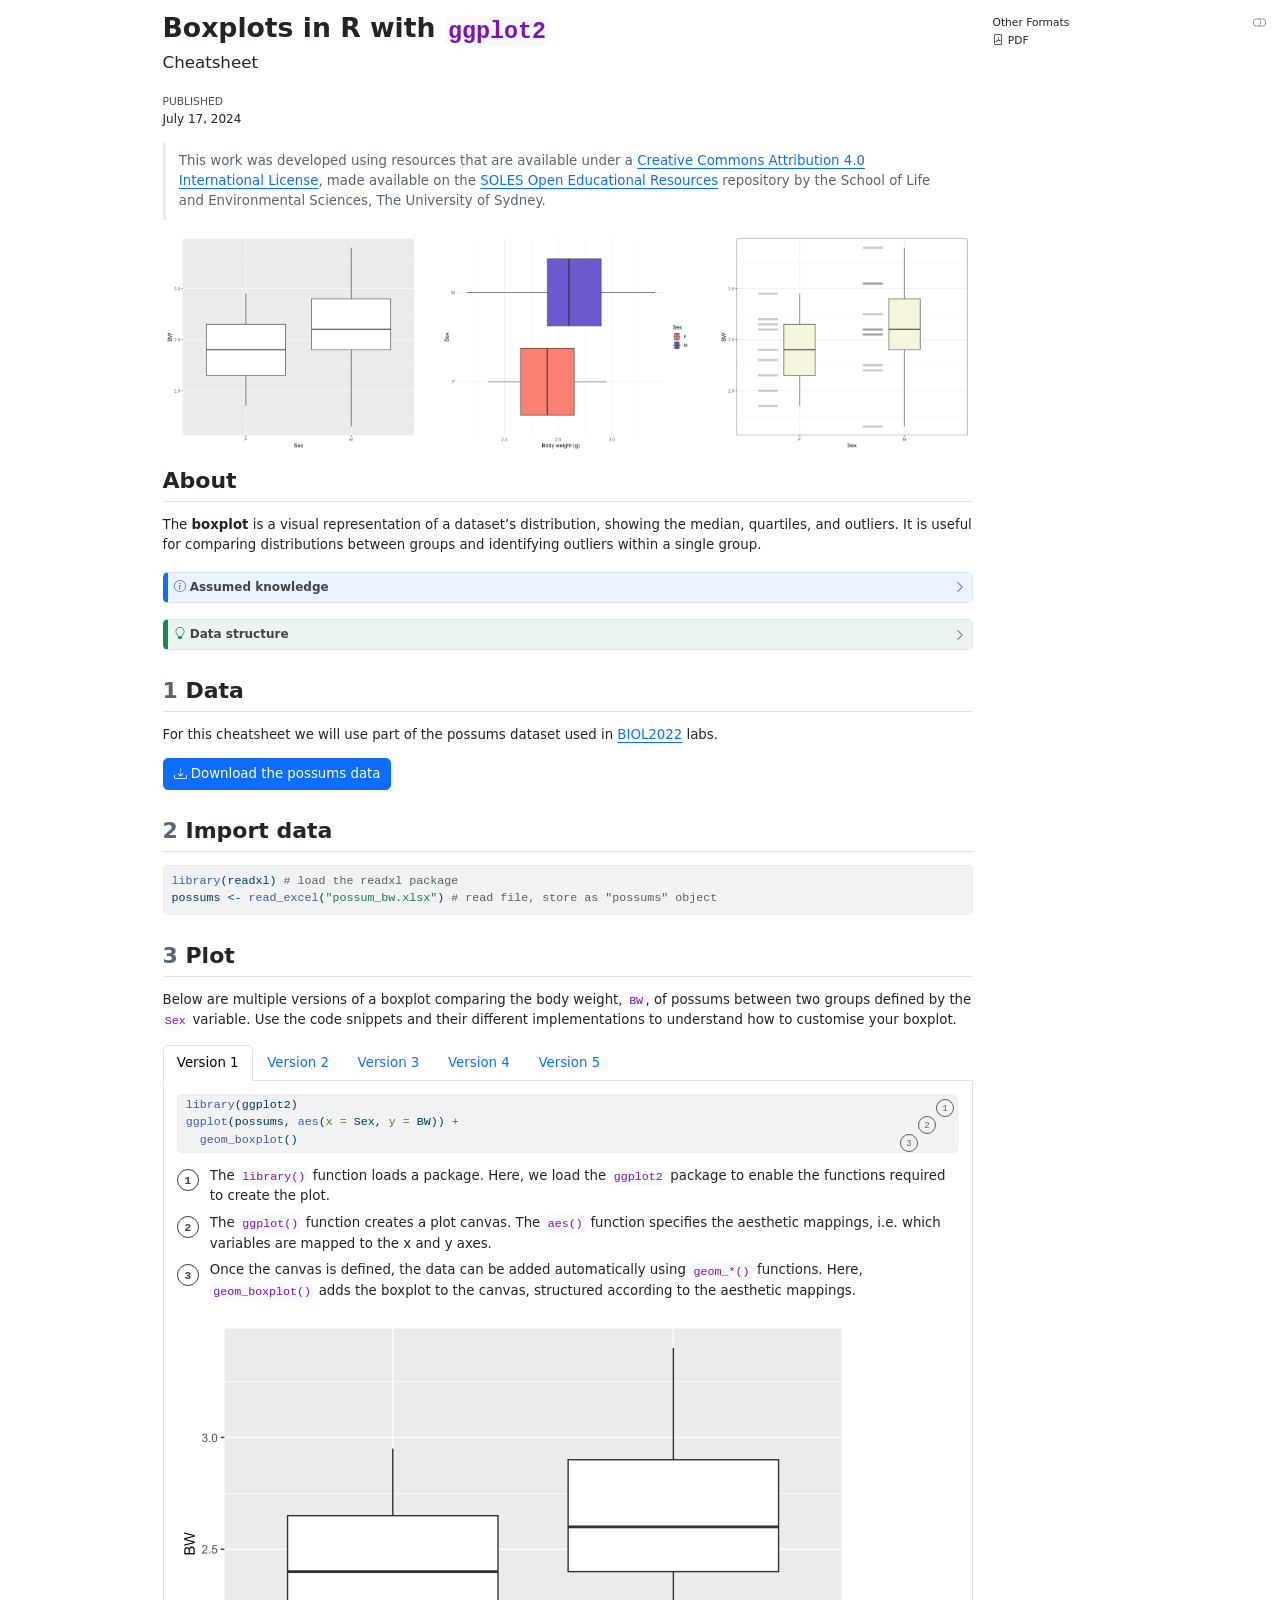
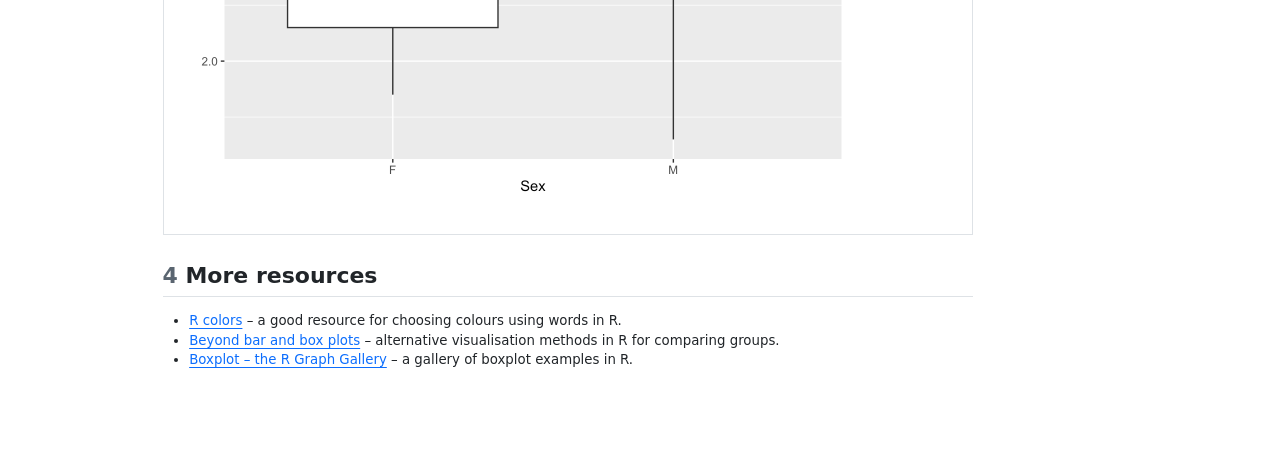
==== index.html @ b30b05bc "Built site for gh-pages" ====
<!DOCTYPE html>
<html xmlns="http://www.w3.org/1999/xhtml" lang="en" xml:lang="en"><head>

<meta charset="utf-8">
<meta name="generator" content="quarto-1.5.45">

<meta name="viewport" content="width=device-width, initial-scale=1.0, user-scalable=yes">

<meta name="dcterms.date" content="2024-07-17">

<title>Boxplots in R with ggplot2</title>
<style>
code{white-space: pre-wrap;}
span.smallcaps{font-variant: small-caps;}
div.columns{display: flex; gap: min(4vw, 1.5em);}
div.column{flex: auto; overflow-x: auto;}
div.hanging-indent{margin-left: 1.5em; text-indent: -1.5em;}
ul.task-list{list-style: none;}
ul.task-list li input[type="checkbox"] {
  width: 0.8em;
  margin: 0 0.8em 0.2em -1em; /* quarto-specific, see https://github.com/quarto-dev/quarto-cli/issues/4556 */ 
  vertical-align: middle;
}
/* CSS for syntax highlighting */
pre > code.sourceCode { white-space: pre; position: relative; }
pre > code.sourceCode > span { line-height: 1.25; }
pre > code.sourceCode > span:empty { height: 1.2em; }
.sourceCode { overflow: visible; }
code.sourceCode > span { color: inherit; text-decoration: inherit; }
div.sourceCode { margin: 1em 0; }
pre.sourceCode { margin: 0; }
@media screen {
div.sourceCode { overflow: auto; }
}
@media print {
pre > code.sourceCode { white-space: pre-wrap; }
pre > code.sourceCode > span { display: inline-block; text-indent: -5em; padding-left: 5em; }
}
pre.numberSource code
  { counter-reset: source-line 0; }
pre.numberSource code > span
  { position: relative; left: -4em; counter-increment: source-line; }
pre.numberSource code > span > a:first-child::before
  { content: counter(source-line);
    position: relative; left: -1em; text-align: right; vertical-align: baseline;
    border: none; display: inline-block;
    -webkit-touch-callout: none; -webkit-user-select: none;
    -khtml-user-select: none; -moz-user-select: none;
    -ms-user-select: none; user-select: none;
    padding: 0 4px; width: 4em;
  }
pre.numberSource { margin-left: 3em;  padding-left: 4px; }
div.sourceCode
  {   }
@media screen {
pre > code.sourceCode > span > a:first-child::before { text-decoration: underline; }
}
</style>


<script src="boxplot_files/libs/clipboard/clipboard.min.js"></script>
<script src="boxplot_files/libs/quarto-html/quarto.js"></script>
<script src="boxplot_files/libs/quarto-html/popper.min.js"></script>
<script src="boxplot_files/libs/quarto-html/tippy.umd.min.js"></script>
<script src="boxplot_files/libs/quarto-html/anchor.min.js"></script>
<link href="boxplot_files/libs/quarto-html/tippy.css" rel="stylesheet">
<link href="boxplot_files/libs/quarto-html/quarto-syntax-highlighting.css" rel="stylesheet" class="quarto-color-scheme" id="quarto-text-highlighting-styles">
<link href="boxplot_files/libs/quarto-html/quarto-syntax-highlighting-dark.css" rel="prefetch" class="quarto-color-scheme quarto-color-alternate" id="quarto-text-highlighting-styles">
<script src="boxplot_files/libs/bootstrap/bootstrap.min.js"></script>
<link href="boxplot_files/libs/bootstrap/bootstrap-icons.css" rel="stylesheet">
<link href="boxplot_files/libs/bootstrap/bootstrap.min.css" rel="stylesheet" class="quarto-color-scheme" id="quarto-bootstrap" data-mode="light">
<link href="boxplot_files/libs/bootstrap/bootstrap-dark.min.css" rel="prefetch" class="quarto-color-scheme quarto-color-alternate" id="quarto-bootstrap" data-mode="dark">
<link href="boxplot_files/libs/quarto-contrib/downloadthis-1.9.1/downloadthis.css" rel="stylesheet">


</head>

<body>

<div id="quarto-content" class="page-columns page-rows-contents page-layout-article">
<div id="quarto-margin-sidebar" class="sidebar margin-sidebar">
<div class="quarto-alternate-formats"><h2>Other Formats</h2><ul><li><a href="boxplot.pdf"><i class="bi bi-file-pdf"></i>PDF</a></li></ul></div></div>
<main class="content" id="quarto-document-content">

<header id="title-block-header" class="quarto-title-block default">
<div class="quarto-title">
<h1 class="title">Boxplots in R with <code>ggplot2</code></h1>
<p class="subtitle lead">Cheatsheet</p>
</div>



<div class="quarto-title-meta">

    
    <div>
    <div class="quarto-title-meta-heading">Published</div>
    <div class="quarto-title-meta-contents">
      <p class="date">July 17, 2024</p>
    </div>
  </div>
  
    
  </div>
  


</header>


<blockquote class="blockquote">
<p>This work was developed using resources that are available under a <a href="https://creativecommons.org/licenses/by/4.0/">Creative Commons Attribution 4.0 International License</a>, made available on the <a href="https://github.com/usyd-soles-edu">SOLES Open Educational Resources</a> repository by the School of Life and Environmental Sciences, The University of Sydney.</p>
</blockquote>
<div>

</div>
<div class="cell quarto-layout-panel" data-layout-ncol="3">
<div class="quarto-layout-row">
<div class="quarto-layout-cell" style="flex-basis: 33.3%;justify-content: center;">
<p><img src="boxplot_files/figure-html/unnamed-chunk-1-1.png" class="img-fluid" width="672"></p>
</div>
<div class="quarto-layout-cell" style="flex-basis: 33.3%;justify-content: center;">
<p><img src="boxplot_files/figure-html/unnamed-chunk-1-2.png" class="img-fluid" width="672"></p>
</div>
<div class="quarto-layout-cell" style="flex-basis: 33.3%;justify-content: center;">
<p><img src="boxplot_files/figure-html/unnamed-chunk-1-3.png" class="img-fluid" width="672"></p>
</div>
</div>
</div>
<section id="about" class="level2 unnumbered">
<h2 class="unnumbered anchored" data-anchor-id="about">About</h2>
<p>The <strong>boxplot</strong> is a visual representation of a dataset’s distribution, showing the median, quartiles, and outliers. It is useful for comparing distributions between groups and identifying outliers within a single group.</p>
<div class="callout callout-style-default callout-note callout-titled">
<div class="callout-header d-flex align-content-center" data-bs-toggle="collapse" data-bs-target=".callout-1-contents" aria-controls="callout-1" aria-expanded="false" aria-label="Toggle callout">
<div class="callout-icon-container">
<i class="callout-icon"></i>
</div>
<div class="callout-title-container flex-fill">
Assumed knowledge
</div>
<div class="callout-btn-toggle d-inline-block border-0 py-1 ps-1 pe-0 float-end"><i class="callout-toggle"></i></div>
</div>
<div id="callout-1" class="callout-1-contents callout-collapse collapse">
<div class="callout-body-container callout-body">
<ul>
<li>You know how to install and load packages in R.</li>
<li>You know how to import data into R.</li>
<li>You recognise data frames and vectors.</li>
</ul>
</div>
</div>
</div>
<div class="callout callout-style-default callout-tip callout-titled">
<div class="callout-header d-flex align-content-center" data-bs-toggle="collapse" data-bs-target=".callout-2-contents" aria-controls="callout-2" aria-expanded="false" aria-label="Toggle callout">
<div class="callout-icon-container">
<i class="callout-icon"></i>
</div>
<div class="callout-title-container flex-fill">
Data structure
</div>
<div class="callout-btn-toggle d-inline-block border-0 py-1 ps-1 pe-0 float-end"><i class="callout-toggle"></i></div>
</div>
<div id="callout-2" class="callout-2-contents callout-collapse collapse">
<div class="callout-body-container callout-body">
<p>Your data should be <strong>structured</strong> in a way that makes it <em>easy</em> to plot. The ideal structure is <strong>long</strong>, i.e.&nbsp;one where each column represents a variable and each row an observation (<a href="#fig-longwide" class="quarto-xref">Figure&nbsp;1</a>). You can either reshape your data in R or <strong>move cells manually</strong> in a spreadsheet program to achieve the desired structure. For boxplots comparing more than one group of data, a <strong>categorical variable</strong> representing the group should be present in the data.</p>
<div id="fig-longwide" class="quarto-float quarto-figure quarto-figure-center anchored">
<figure class="quarto-float quarto-float-fig figure">
<div aria-describedby="fig-longwide-caption-0ceaefa1-69ba-4598-a22c-09a6ac19f8ca">
<img src="longwide.png" class="img-fluid figure-img">
</div>
<figcaption class="quarto-float-caption-bottom quarto-float-caption quarto-float-fig" id="fig-longwide-caption-0ceaefa1-69ba-4598-a22c-09a6ac19f8ca">
Figure&nbsp;1: Long data (left) where each column is a different variable – e.g.&nbsp;<code>Sex</code> is categorical and <code>BW</code> is the measured, continuous response – is preferred over wide data (right), as it makes it easier to manipulate data when plotting.
</figcaption>
</figure>
</div>
</div>
</div>
</div>
</section>
<section id="data" class="level2" data-number="1">
<h2 data-number="1" class="anchored" data-anchor-id="data"><span class="header-section-number">1</span> Data</h2>
<p>For this cheatsheet we will use part of the possums dataset used in <a href="https://www.sydney.edu.au/units/BIOL2022">BIOL2022</a> labs.</p>
<p><a href="#dnldts35632" onclick="fetch('[data-uri]').then(res => res.blob()).then(blob => {
      const downloadURL = window.URL.createObjectURL(blob);
      const a = document.createElement('a');
      document.body.appendChild(a);
      a.href = downloadURL;
      a.download = 'possum_bw.xlsx'; a.click();
      window.URL.revokeObjectURL(downloadURL);
      document.body.removeChild(a);
        });"><button class="btn btn-primary downloadthis  " id="dnldts35632"><i class="bi bi-download"></i> Download the possums data </button></a></p>
</section>
<section id="import-data" class="level2" data-number="2">
<h2 data-number="2" class="anchored" data-anchor-id="import-data"><span class="header-section-number">2</span> Import data</h2>
<div class="cell">
<div class="sourceCode cell-code" id="cb1"><pre class="sourceCode r code-with-copy"><code class="sourceCode r"><span id="cb1-1"><a href="#cb1-1" aria-hidden="true" tabindex="-1"></a><span class="fu">library</span>(readxl) <span class="co"># load the readxl package</span></span>
<span id="cb1-2"><a href="#cb1-2" aria-hidden="true" tabindex="-1"></a>possums <span class="ot">&lt;-</span> <span class="fu">read_excel</span>(<span class="st">"possum_bw.xlsx"</span>) <span class="co"># read file, store as "possums" object</span></span></code><button title="Copy to Clipboard" class="code-copy-button"><i class="bi"></i></button></pre></div>
</div>
</section>
<section id="plot" class="level2" data-number="3">
<h2 data-number="3" class="anchored" data-anchor-id="plot"><span class="header-section-number">3</span> Plot</h2>
<p>Below are multiple versions of a boxplot comparing the body weight, <code>BW</code>, of possums between two groups defined by the <code>Sex</code> variable. Use the code snippets and their different implementations to understand how to customise your boxplot.</p>
<div class="tabset-margin-container"></div><div class="panel-tabset">
<ul class="nav nav-tabs" role="tablist"><li class="nav-item" role="presentation"><a class="nav-link active" id="tabset-1-1-tab" data-bs-toggle="tab" data-bs-target="#tabset-1-1" role="tab" aria-controls="tabset-1-1" aria-selected="true" href="">Version 1</a></li><li class="nav-item" role="presentation"><a class="nav-link" id="tabset-1-2-tab" data-bs-toggle="tab" data-bs-target="#tabset-1-2" role="tab" aria-controls="tabset-1-2" aria-selected="false" href="">Version 2</a></li><li class="nav-item" role="presentation"><a class="nav-link" id="tabset-1-3-tab" data-bs-toggle="tab" data-bs-target="#tabset-1-3" role="tab" aria-controls="tabset-1-3" aria-selected="false" href="">Version 3</a></li><li class="nav-item" role="presentation"><a class="nav-link" id="tabset-1-4-tab" data-bs-toggle="tab" data-bs-target="#tabset-1-4" role="tab" aria-controls="tabset-1-4" aria-selected="false" href="">Version 4</a></li><li class="nav-item" role="presentation"><a class="nav-link" id="tabset-1-5-tab" data-bs-toggle="tab" data-bs-target="#tabset-1-5" role="tab" aria-controls="tabset-1-5" aria-selected="false" href="">Version 5</a></li></ul>
<div class="tab-content">
<div id="tabset-1-1" class="tab-pane active" role="tabpanel" aria-labelledby="tabset-1-1-tab">
<div class="cell">
<div class="sourceCode cell-code" id="annotated-cell-2"><pre class="sourceCode r code-annotation-code code-with-copy code-annotated"><code class="sourceCode r"><a class="code-annotation-anchor" data-target-cell="annotated-cell-2" data-target-annotation="1" onclick="event.preventDefault();" href="">1</a><span id="annotated-cell-2-1" class="code-annotation-target"><a href="#annotated-cell-2-1" aria-hidden="true" tabindex="-1"></a><span class="fu">library</span>(ggplot2)</span>
<a class="code-annotation-anchor" data-target-cell="annotated-cell-2" data-target-annotation="2" onclick="event.preventDefault();" href="">2</a><span id="annotated-cell-2-2" class="code-annotation-target"><a href="#annotated-cell-2-2" aria-hidden="true" tabindex="-1"></a><span class="fu">ggplot</span>(possums, <span class="fu">aes</span>(<span class="at">x =</span> Sex, <span class="at">y =</span> BW)) <span class="sc">+</span></span>
<a class="code-annotation-anchor" data-target-cell="annotated-cell-2" data-target-annotation="3" onclick="event.preventDefault();" href="">3</a><span id="annotated-cell-2-3" class="code-annotation-target"><a href="#annotated-cell-2-3" aria-hidden="true" tabindex="-1"></a>  <span class="fu">geom_boxplot</span>()</span><div class="code-annotation-gutter-bg"></div><div class="code-annotation-gutter"></div></code><button title="Copy to Clipboard" class="code-copy-button"><i class="bi"></i></button></pre></div>
<div class="cell-annotation">
<dl class="code-annotation-container-grid">
<dt data-target-cell="annotated-cell-2" data-target-annotation="1">1</dt>
<dd>
<span data-code-cell="annotated-cell-2" data-code-lines="1" data-code-annotation="1">The <code>library()</code> function loads a package. Here, we load the <code>ggplot2</code> package to enable the functions required to create the plot.</span>
</dd>
<dt data-target-cell="annotated-cell-2" data-target-annotation="2">2</dt>
<dd>
<span data-code-cell="annotated-cell-2" data-code-lines="2" data-code-annotation="2">The <code>ggplot()</code> function creates a plot canvas. The <code>aes()</code> function specifies the aesthetic mappings, i.e.&nbsp;which variables are mapped to the x and y axes.</span>
</dd>
<dt data-target-cell="annotated-cell-2" data-target-annotation="3">3</dt>
<dd>
<span data-code-cell="annotated-cell-2" data-code-lines="3" data-code-annotation="3">Once the canvas is defined, the data can be added automatically using <code>geom_*()</code> functions. Here, <code>geom_boxplot()</code> adds the boxplot to the canvas, structured according to the aesthetic mappings.</span>
</dd>
</dl>
</div>
<div class="cell-output-display">
<div>
<figure class="figure">
<p><img src="boxplot_files/figure-html/unnamed-chunk-3-1.png" class="img-fluid figure-img" width="672"></p>
</figure>
</div>
</div>
</div>
</div>
<div id="tabset-1-2" class="tab-pane" role="tabpanel" aria-labelledby="tabset-1-2-tab">
<div class="cell">
<div class="sourceCode cell-code" id="annotated-cell-3"><pre class="sourceCode r code-annotation-code code-with-copy code-annotated"><code class="sourceCode r"><span id="annotated-cell-3-1"><a href="#annotated-cell-3-1" aria-hidden="true" tabindex="-1"></a><span class="fu">library</span>(ggplot2) </span>
<span id="annotated-cell-3-2"><a href="#annotated-cell-3-2" aria-hidden="true" tabindex="-1"></a><span class="fu">ggplot</span>(possums, <span class="fu">aes</span>(<span class="at">x =</span> Sex, <span class="at">y =</span> BW)) <span class="sc">+</span> </span>
<a class="code-annotation-anchor" data-target-cell="annotated-cell-3" data-target-annotation="1" onclick="event.preventDefault();" href="">1</a><span id="annotated-cell-3-3" class="code-annotation-target"><a href="#annotated-cell-3-3" aria-hidden="true" tabindex="-1"></a>  <span class="fu">geom_boxplot</span>(<span class="at">fill =</span> <span class="st">"slateblue"</span>) <span class="sc">+</span></span>
<a class="code-annotation-anchor" data-target-cell="annotated-cell-3" data-target-annotation="2" onclick="event.preventDefault();" href="">2</a><span id="annotated-cell-3-4" class="code-annotation-target"><a href="#annotated-cell-3-4" aria-hidden="true" tabindex="-1"></a>  <span class="fu">xlab</span>(<span class="st">"Sex"</span>) <span class="sc">+</span></span>
<span id="annotated-cell-3-5"><a href="#annotated-cell-3-5" aria-hidden="true" tabindex="-1"></a>  <span class="fu">ylab</span>(<span class="st">"Body weight (g)"</span>) <span class="sc">+</span> </span>
<a class="code-annotation-anchor" data-target-cell="annotated-cell-3" data-target-annotation="3" onclick="event.preventDefault();" href="">3</a><span id="annotated-cell-3-6" class="code-annotation-target"><a href="#annotated-cell-3-6" aria-hidden="true" tabindex="-1"></a>  <span class="fu">theme_classic</span>()</span><div class="code-annotation-gutter-bg"></div><div class="code-annotation-gutter"></div></code><button title="Copy to Clipboard" class="code-copy-button"><i class="bi"></i></button></pre></div>
<div class="cell-annotation">
<dl class="code-annotation-container-grid">
<dt data-target-cell="annotated-cell-3" data-target-annotation="1">1</dt>
<dd>
<span data-code-cell="annotated-cell-3" data-code-lines="3" data-code-annotation="1">Adding a <code>fill</code> argument to the <code>geom_boxplot()</code> function changes the colour of the boxplot.</span>
</dd>
<dt data-target-cell="annotated-cell-3" data-target-annotation="2">2</dt>
<dd>
<span data-code-cell="annotated-cell-3" data-code-lines="4" data-code-annotation="2"><code>xlab()</code> and <code>ylab()</code> add labels to the x and y axes, respectively.</span>
</dd>
<dt data-target-cell="annotated-cell-3" data-target-annotation="3">3</dt>
<dd>
<span data-code-cell="annotated-cell-3" data-code-lines="6" data-code-annotation="3">An optional step, <code>theme_classic()</code> changes the plot’s appearance without needing to specify complex customisations.</span>
</dd>
</dl>
</div>
<div class="cell-output-display">
<div>
<figure class="figure">
<p><img src="boxplot_files/figure-html/unnamed-chunk-4-1.png" class="img-fluid figure-img" width="672"></p>
</figure>
</div>
</div>
</div>
</div>
<div id="tabset-1-3" class="tab-pane" role="tabpanel" aria-labelledby="tabset-1-3-tab">
<div class="cell">
<div class="sourceCode cell-code" id="annotated-cell-4"><pre class="sourceCode r code-annotation-code code-with-copy code-annotated"><code class="sourceCode r"><span id="annotated-cell-4-1"><a href="#annotated-cell-4-1" aria-hidden="true" tabindex="-1"></a><span class="fu">library</span>(ggplot2) </span>
<a class="code-annotation-anchor" data-target-cell="annotated-cell-4" data-target-annotation="1" onclick="event.preventDefault();" href="">1</a><span id="annotated-cell-4-2" class="code-annotation-target"><a href="#annotated-cell-4-2" aria-hidden="true" tabindex="-1"></a><span class="fu">ggplot</span>(possums, <span class="fu">aes</span>(<span class="at">x =</span> BW, <span class="at">y =</span> Sex, <span class="at">fill =</span> Sex)) <span class="sc">+</span></span>
<span id="annotated-cell-4-3"><a href="#annotated-cell-4-3" aria-hidden="true" tabindex="-1"></a>  <span class="fu">geom_boxplot</span>() <span class="sc">+</span></span>
<span id="annotated-cell-4-4"><a href="#annotated-cell-4-4" aria-hidden="true" tabindex="-1"></a>  <span class="fu">xlab</span>(<span class="st">"Body weight (g)"</span>) <span class="sc">+</span> </span>
<span id="annotated-cell-4-5"><a href="#annotated-cell-4-5" aria-hidden="true" tabindex="-1"></a>  <span class="fu">ylab</span>(<span class="st">"Sex"</span>) <span class="sc">+</span> </span>
<span id="annotated-cell-4-6"><a href="#annotated-cell-4-6" aria-hidden="true" tabindex="-1"></a>  <span class="fu">theme_minimal</span>() <span class="sc">+</span> </span>
<a class="code-annotation-anchor" data-target-cell="annotated-cell-4" data-target-annotation="2" onclick="event.preventDefault();" href="">2</a><span id="annotated-cell-4-7" class="code-annotation-target"><a href="#annotated-cell-4-7" aria-hidden="true" tabindex="-1"></a>  <span class="fu">scale_fill_manual</span>(<span class="at">values =</span> <span class="fu">c</span>(<span class="st">"salmon"</span>, <span class="st">"slateblue"</span>))</span><div class="code-annotation-gutter-bg"></div><div class="code-annotation-gutter"></div></code><button title="Copy to Clipboard" class="code-copy-button"><i class="bi"></i></button></pre></div>
<div class="cell-annotation">
<dl class="code-annotation-container-grid">
<dt data-target-cell="annotated-cell-4" data-target-annotation="1">1</dt>
<dd>
<span data-code-cell="annotated-cell-4" data-code-lines="2" data-code-annotation="1">The <code>Sex</code> variable is mapped to the y-axis and the <code>BW</code> variable to the x-axis. The <code>fill</code> aesthetic is used to colour the boxplots by the <code>Sex</code> variable.</span>
</dd>
<dt data-target-cell="annotated-cell-4" data-target-annotation="2">2</dt>
<dd>
<span data-code-cell="annotated-cell-4" data-code-lines="7" data-code-annotation="2">The <code>scale_fill_manual()</code> function allows you to manually set the colours of the boxplots defined by the <code>fill</code> aesthetic in the <code>aes()</code> function above. There must be one colour for each level of the <code>Sex</code> variable.</span>
</dd>
</dl>
</div>
<div class="cell-output-display">
<div>
<figure class="figure">
<p><img src="boxplot_files/figure-html/unnamed-chunk-5-1.png" class="img-fluid figure-img" width="672"></p>
</figure>
</div>
</div>
</div>
</div>
<div id="tabset-1-4" class="tab-pane" role="tabpanel" aria-labelledby="tabset-1-4-tab">
<div class="cell">
<div class="sourceCode cell-code" id="annotated-cell-5"><pre class="sourceCode r code-annotation-code code-with-copy code-annotated"><code class="sourceCode r"><span id="annotated-cell-5-1"><a href="#annotated-cell-5-1" aria-hidden="true" tabindex="-1"></a><span class="fu">library</span>(ggplot2) </span>
<span id="annotated-cell-5-2"><a href="#annotated-cell-5-2" aria-hidden="true" tabindex="-1"></a><span class="fu">ggplot</span>(possums) <span class="sc">+</span></span>
<a class="code-annotation-anchor" data-target-cell="annotated-cell-5" data-target-annotation="1" onclick="event.preventDefault();" href="">1</a><span id="annotated-cell-5-3" class="code-annotation-target"><a href="#annotated-cell-5-3" aria-hidden="true" tabindex="-1"></a>  <span class="fu">aes</span>(<span class="at">x =</span> Sex, <span class="at">y =</span> BW) <span class="sc">+</span></span>
<a class="code-annotation-anchor" data-target-cell="annotated-cell-5" data-target-annotation="2" onclick="event.preventDefault();" href="">2</a><span id="annotated-cell-5-4" class="code-annotation-target"><a href="#annotated-cell-5-4" aria-hidden="true" tabindex="-1"></a>  <span class="fu">geom_boxplot</span>(<span class="at">width =</span> .<span class="dv">3</span>, <span class="at">fill =</span> <span class="st">"beige"</span>) <span class="sc">+</span></span>
<a class="code-annotation-anchor" data-target-cell="annotated-cell-5" data-target-annotation="3" onclick="event.preventDefault();" href="">3</a><span id="annotated-cell-5-5" class="code-annotation-target"><a href="#annotated-cell-5-5" aria-hidden="true" tabindex="-1"></a>  <span class="fu">geom_point</span>(</span>
<a class="code-annotation-anchor" data-target-cell="annotated-cell-5" data-target-annotation="4" onclick="event.preventDefault();" href="">4</a><span id="annotated-cell-5-6" class="code-annotation-target"><a href="#annotated-cell-5-6" aria-hidden="true" tabindex="-1"></a>    <span class="at">position =</span> <span class="fu">position_nudge</span>(<span class="at">x =</span> <span class="sc">-</span>.<span class="dv">3</span>),</span>
<a class="code-annotation-anchor" data-target-cell="annotated-cell-5" data-target-annotation="5" onclick="event.preventDefault();" href="">5</a><span id="annotated-cell-5-7" class="code-annotation-target"><a href="#annotated-cell-5-7" aria-hidden="true" tabindex="-1"></a>    <span class="at">shape =</span> <span class="dv">95</span>, <span class="at">size =</span> <span class="dv">24</span>, <span class="at">alpha =</span> .<span class="dv">25</span></span>
<span id="annotated-cell-5-8"><a href="#annotated-cell-5-8" aria-hidden="true" tabindex="-1"></a>  ) <span class="sc">+</span></span>
<span id="annotated-cell-5-9"><a href="#annotated-cell-5-9" aria-hidden="true" tabindex="-1"></a>  <span class="fu">theme_bw</span>()</span><div class="code-annotation-gutter-bg"></div><div class="code-annotation-gutter"></div></code><button title="Copy to Clipboard" class="code-copy-button"><i class="bi"></i></button></pre></div>
<div class="cell-annotation">
<dl class="code-annotation-container-grid">
<dt data-target-cell="annotated-cell-5" data-target-annotation="1">1</dt>
<dd>
<span data-code-cell="annotated-cell-5" data-code-lines="3" data-code-annotation="1">The <code>aes()</code> function is placed outside the <code>ggplot()</code> function, allowing the aesthetic mappings to be used across multiple <code>geom_*()</code> functions.</span>
</dd>
<dt data-target-cell="annotated-cell-5" data-target-annotation="2">2</dt>
<dd>
<span data-code-cell="annotated-cell-5" data-code-lines="4" data-code-annotation="2"><code>geom_boxplot()</code> can be customised further using the <code>width</code> argument to change the width of the boxplots.</span>
</dd>
<dt data-target-cell="annotated-cell-5" data-target-annotation="3">3</dt>
<dd>
<span data-code-cell="annotated-cell-5" data-code-lines="5" data-code-annotation="3"><code>geom_point()</code> adds points to the plot.</span>
</dd>
<dt data-target-cell="annotated-cell-5" data-target-annotation="4">4</dt>
<dd>
<span data-code-cell="annotated-cell-5" data-code-lines="6" data-code-annotation="4">The <code>position_nudge()</code> function moves the points to the left of the boxplots by -0.3 units.</span>
</dd>
<dt data-target-cell="annotated-cell-5" data-target-annotation="5">5</dt>
<dd>
<span data-code-cell="annotated-cell-5" data-code-lines="7" data-code-annotation="5">The <code>shape</code>, <code>size</code>, and <code>alpha</code> arguments customise the appearance of the points, resulting in a different visual representation of the data “points”.</span>
</dd>
</dl>
</div>
<div class="cell-output-display">
<div>
<figure class="figure">
<p><img src="boxplot_files/figure-html/unnamed-chunk-6-1.png" class="img-fluid figure-img" width="672"></p>
</figure>
</div>
</div>
</div>
</div>
<div id="tabset-1-5" class="tab-pane" role="tabpanel" aria-labelledby="tabset-1-5-tab">
<div class="cell">
<div class="sourceCode cell-code" id="annotated-cell-6"><pre class="sourceCode r code-annotation-code code-with-copy code-annotated"><code class="sourceCode r"><span id="annotated-cell-6-1"><a href="#annotated-cell-6-1" aria-hidden="true" tabindex="-1"></a><span class="fu">library</span>(ggplot2) </span>
<span id="annotated-cell-6-2"><a href="#annotated-cell-6-2" aria-hidden="true" tabindex="-1"></a>plot1 <span class="ot">&lt;-</span> </span>
<span id="annotated-cell-6-3"><a href="#annotated-cell-6-3" aria-hidden="true" tabindex="-1"></a>  <span class="fu">ggplot</span>(possums) <span class="sc">+</span></span>
<a class="code-annotation-anchor" data-target-cell="annotated-cell-6" data-target-annotation="1" onclick="event.preventDefault();" href="">1</a><span id="annotated-cell-6-4" class="code-annotation-target"><a href="#annotated-cell-6-4" aria-hidden="true" tabindex="-1"></a>  <span class="fu">aes</span>(<span class="at">x =</span> Sex, <span class="at">y =</span> BW)</span>
<span id="annotated-cell-6-5"><a href="#annotated-cell-6-5" aria-hidden="true" tabindex="-1"></a></span>
<a class="code-annotation-anchor" data-target-cell="annotated-cell-6" data-target-annotation="2" onclick="event.preventDefault();" href="">2</a><span id="annotated-cell-6-6" class="code-annotation-target"><a href="#annotated-cell-6-6" aria-hidden="true" tabindex="-1"></a>plot1 <span class="sc">+</span></span>
<span id="annotated-cell-6-7"><a href="#annotated-cell-6-7" aria-hidden="true" tabindex="-1"></a>  <span class="fu">geom_boxplot</span>() <span class="sc">+</span></span>
<span id="annotated-cell-6-8"><a href="#annotated-cell-6-8" aria-hidden="true" tabindex="-1"></a>  <span class="fu">geom_point</span>(</span>
<a class="code-annotation-anchor" data-target-cell="annotated-cell-6" data-target-annotation="3" onclick="event.preventDefault();" href="">3</a><span id="annotated-cell-6-9" class="code-annotation-target"><a href="#annotated-cell-6-9" aria-hidden="true" tabindex="-1"></a>    <span class="at">position =</span> <span class="fu">position_jitter</span>(<span class="at">width =</span> .<span class="dv">05</span>, <span class="at">seed =</span> <span class="dv">0</span>),</span>
<span id="annotated-cell-6-10"><a href="#annotated-cell-6-10" aria-hidden="true" tabindex="-1"></a>    <span class="at">size =</span> <span class="dv">4</span>, <span class="at">alpha =</span> .<span class="dv">5</span>,</span>
<span id="annotated-cell-6-11"><a href="#annotated-cell-6-11" aria-hidden="true" tabindex="-1"></a>    <span class="at">colour =</span> <span class="st">"firebrick"</span></span>
<span id="annotated-cell-6-12"><a href="#annotated-cell-6-12" aria-hidden="true" tabindex="-1"></a>  ) <span class="sc">+</span></span>
<span id="annotated-cell-6-13"><a href="#annotated-cell-6-13" aria-hidden="true" tabindex="-1"></a>  <span class="fu">theme_classic</span>()</span><div class="code-annotation-gutter-bg"></div><div class="code-annotation-gutter"></div></code><button title="Copy to Clipboard" class="code-copy-button"><i class="bi"></i></button></pre></div>
<div class="cell-annotation">
<dl class="code-annotation-container-grid">
<dt data-target-cell="annotated-cell-6" data-target-annotation="1">1</dt>
<dd>
<span data-code-cell="annotated-cell-6" data-code-lines="4" data-code-annotation="1">It is possible to save current work on a plot for later use by assigning it to an object, e.g.&nbsp;<code>plot1</code>.</span>
</dd>
<dt data-target-cell="annotated-cell-6" data-target-annotation="2">2</dt>
<dd>
<span data-code-cell="annotated-cell-6" data-code-lines="6" data-code-annotation="2">To continue working on the plot, use the <code>+</code> operator on the saved object and continue adding layers.</span>
</dd>
<dt data-target-cell="annotated-cell-6" data-target-annotation="3">3</dt>
<dd>
<span data-code-cell="annotated-cell-6" data-code-lines="9" data-code-annotation="3">The <code>position_jitter()</code> function adds a small amount of random noise to the points, preventing them from overlapping. The <code>seed</code> argument ensures the noise is consistent across multiple plots.</span>
</dd>
</dl>
</div>
<div class="cell-output-display">
<div>
<figure class="figure">
<p><img src="boxplot_files/figure-html/unnamed-chunk-7-1.png" class="img-fluid figure-img" width="672"></p>
</figure>
</div>
</div>
</div>
</div>
</div>
</div>
</section>
<section id="more-resources" class="level2" data-number="4">
<h2 data-number="4" class="anchored" data-anchor-id="more-resources"><span class="header-section-number">4</span> More resources</h2>
<ul>
<li><a href="http://www.stat.columbia.edu/~tzheng/files/Rcolor.pdf">R colors</a> – a good resource for choosing colours using words in R.</li>
<li><a href="https://z3tt.github.io/beyond-bar-and-box-plots/">Beyond bar and box plots</a> – alternative visualisation methods in R for comparing groups.</li>
<li><a href="https://r-graph-gallery.com/boxplot.html">Boxplot – the R Graph Gallery</a> – a gallery of boxplot examples in R.</li>
</ul>
</section>

</main>
<!-- /main column -->
<script id="quarto-html-after-body" type="application/javascript">
window.document.addEventListener("DOMContentLoaded", function (event) {
  const toggleBodyColorMode = (bsSheetEl) => {
    const mode = bsSheetEl.getAttribute("data-mode");
    const bodyEl = window.document.querySelector("body");
    if (mode === "dark") {
      bodyEl.classList.add("quarto-dark");
      bodyEl.classList.remove("quarto-light");
    } else {
      bodyEl.classList.add("quarto-light");
      bodyEl.classList.remove("quarto-dark");
    }
  }
  const toggleBodyColorPrimary = () => {
    const bsSheetEl = window.document.querySelector("link#quarto-bootstrap");
    if (bsSheetEl) {
      toggleBodyColorMode(bsSheetEl);
    }
  }
  toggleBodyColorPrimary();  
  const disableStylesheet = (stylesheets) => {
    for (let i=0; i < stylesheets.length; i++) {
      const stylesheet = stylesheets[i];
      stylesheet.rel = 'prefetch';
    }
  }
  const enableStylesheet = (stylesheets) => {
    for (let i=0; i < stylesheets.length; i++) {
      const stylesheet = stylesheets[i];
      stylesheet.rel = 'stylesheet';
    }
  }
  const manageTransitions = (selector, allowTransitions) => {
    const els = window.document.querySelectorAll(selector);
    for (let i=0; i < els.length; i++) {
      const el = els[i];
      if (allowTransitions) {
        el.classList.remove('notransition');
      } else {
        el.classList.add('notransition');
      }
    }
  }
  const toggleGiscusIfUsed = (isAlternate, darkModeDefault) => {
    const baseTheme = document.querySelector('#giscus-base-theme')?.value ?? 'light';
    const alternateTheme = document.querySelector('#giscus-alt-theme')?.value ?? 'dark';
    let newTheme = '';
    if(darkModeDefault) {
      newTheme = isAlternate ? baseTheme : alternateTheme;
    } else {
      newTheme = isAlternate ? alternateTheme : baseTheme;
    }
    const changeGiscusTheme = () => {
      // From: https://github.com/giscus/giscus/issues/336
      const sendMessage = (message) => {
        const iframe = document.querySelector('iframe.giscus-frame');
        if (!iframe) return;
        iframe.contentWindow.postMessage({ giscus: message }, 'https://giscus.app');
      }
      sendMessage({
        setConfig: {
          theme: newTheme
        }
      });
    }
    const isGiscussLoaded = window.document.querySelector('iframe.giscus-frame') !== null;
    if (isGiscussLoaded) {
      changeGiscusTheme();
    }
  }
  const toggleColorMode = (alternate) => {
    // Switch the stylesheets
    const alternateStylesheets = window.document.querySelectorAll('link.quarto-color-scheme.quarto-color-alternate');
    manageTransitions('#quarto-margin-sidebar .nav-link', false);
    if (alternate) {
      enableStylesheet(alternateStylesheets);
      for (const sheetNode of alternateStylesheets) {
        if (sheetNode.id === "quarto-bootstrap") {
          toggleBodyColorMode(sheetNode);
        }
      }
    } else {
      disableStylesheet(alternateStylesheets);
      toggleBodyColorPrimary();
    }
    manageTransitions('#quarto-margin-sidebar .nav-link', true);
    // Switch the toggles
    const toggles = window.document.querySelectorAll('.quarto-color-scheme-toggle');
    for (let i=0; i < toggles.length; i++) {
      const toggle = toggles[i];
      if (toggle) {
        if (alternate) {
          toggle.classList.add("alternate");     
        } else {
          toggle.classList.remove("alternate");
        }
      }
    }
    // Hack to workaround the fact that safari doesn't
    // properly recolor the scrollbar when toggling (#1455)
    if (navigator.userAgent.indexOf('Safari') > 0 && navigator.userAgent.indexOf('Chrome') == -1) {
      manageTransitions("body", false);
      window.scrollTo(0, 1);
      setTimeout(() => {
        window.scrollTo(0, 0);
        manageTransitions("body", true);
      }, 40);  
    }
  }
  const isFileUrl = () => { 
    return window.location.protocol === 'file:';
  }
  const hasAlternateSentinel = () => {  
    let styleSentinel = getColorSchemeSentinel();
    if (styleSentinel !== null) {
      return styleSentinel === "alternate";
    } else {
      return false;
    }
  }
  const setStyleSentinel = (alternate) => {
    const value = alternate ? "alternate" : "default";
    if (!isFileUrl()) {
      window.localStorage.setItem("quarto-color-scheme", value);
    } else {
      localAlternateSentinel = value;
    }
  }
  const getColorSchemeSentinel = () => {
    if (!isFileUrl()) {
      const storageValue = window.localStorage.getItem("quarto-color-scheme");
      return storageValue != null ? storageValue : localAlternateSentinel;
    } else {
      return localAlternateSentinel;
    }
  }
  const darkModeDefault = false;
  let localAlternateSentinel = darkModeDefault ? 'alternate' : 'default';
  // Dark / light mode switch
  window.quartoToggleColorScheme = () => {
    // Read the current dark / light value 
    let toAlternate = !hasAlternateSentinel();
    toggleColorMode(toAlternate);
    setStyleSentinel(toAlternate);
    toggleGiscusIfUsed(toAlternate, darkModeDefault);
  };
  // Ensure there is a toggle, if there isn't float one in the top right
  if (window.document.querySelector('.quarto-color-scheme-toggle') === null) {
    const a = window.document.createElement('a');
    a.classList.add('top-right');
    a.classList.add('quarto-color-scheme-toggle');
    a.href = "";
    a.onclick = function() { try { window.quartoToggleColorScheme(); } catch {} return false; };
    const i = window.document.createElement("i");
    i.classList.add('bi');
    a.appendChild(i);
    window.document.body.appendChild(a);
  }
  // Switch to dark mode if need be
  if (hasAlternateSentinel()) {
    toggleColorMode(true);
  } else {
    toggleColorMode(false);
  }
  const icon = "";
  const anchorJS = new window.AnchorJS();
  anchorJS.options = {
    placement: 'right',
    icon: icon
  };
  anchorJS.add('.anchored');
  const isCodeAnnotation = (el) => {
    for (const clz of el.classList) {
      if (clz.startsWith('code-annotation-')) {                     
        return true;
      }
    }
    return false;
  }
  const onCopySuccess = function(e) {
    // button target
    const button = e.trigger;
    // don't keep focus
    button.blur();
    // flash "checked"
    button.classList.add('code-copy-button-checked');
    var currentTitle = button.getAttribute("title");
    button.setAttribute("title", "Copied!");
    let tooltip;
    if (window.bootstrap) {
      button.setAttribute("data-bs-toggle", "tooltip");
      button.setAttribute("data-bs-placement", "left");
      button.setAttribute("data-bs-title", "Copied!");
      tooltip = new bootstrap.Tooltip(button, 
        { trigger: "manual", 
          customClass: "code-copy-button-tooltip",
          offset: [0, -8]});
      tooltip.show();    
    }
    setTimeout(function() {
      if (tooltip) {
        tooltip.hide();
        button.removeAttribute("data-bs-title");
        button.removeAttribute("data-bs-toggle");
        button.removeAttribute("data-bs-placement");
      }
      button.setAttribute("title", currentTitle);
      button.classList.remove('code-copy-button-checked');
    }, 1000);
    // clear code selection
    e.clearSelection();
  }
  const getTextToCopy = function(trigger) {
      const codeEl = trigger.previousElementSibling.cloneNode(true);
      for (const childEl of codeEl.children) {
        if (isCodeAnnotation(childEl)) {
          childEl.remove();
        }
      }
      return codeEl.innerText;
  }
  const clipboard = new window.ClipboardJS('.code-copy-button:not([data-in-quarto-modal])', {
    text: getTextToCopy
  });
  clipboard.on('success', onCopySuccess);
  if (window.document.getElementById('quarto-embedded-source-code-modal')) {
    // For code content inside modals, clipBoardJS needs to be initialized with a container option
    // TODO: Check when it could be a function (https://github.com/zenorocha/clipboard.js/issues/860)
    const clipboardModal = new window.ClipboardJS('.code-copy-button[data-in-quarto-modal]', {
      text: getTextToCopy,
      container: window.document.getElementById('quarto-embedded-source-code-modal')
    });
    clipboardModal.on('success', onCopySuccess);
  }
    var localhostRegex = new RegExp(/^(?:http|https):\/\/localhost\:?[0-9]*\//);
    var mailtoRegex = new RegExp(/^mailto:/);
      var filterRegex = new RegExp('/' + window.location.host + '/');
    var isInternal = (href) => {
        return filterRegex.test(href) || localhostRegex.test(href) || mailtoRegex.test(href);
    }
    // Inspect non-navigation links and adorn them if external
 	var links = window.document.querySelectorAll('a[href]:not(.nav-link):not(.navbar-brand):not(.toc-action):not(.sidebar-link):not(.sidebar-item-toggle):not(.pagination-link):not(.no-external):not([aria-hidden]):not(.dropdown-item):not(.quarto-navigation-tool):not(.about-link)');
    for (var i=0; i<links.length; i++) {
      const link = links[i];
      if (!isInternal(link.href)) {
        // undo the damage that might have been done by quarto-nav.js in the case of
        // links that we want to consider external
        if (link.dataset.originalHref !== undefined) {
          link.href = link.dataset.originalHref;
        }
      }
    }
  function tippyHover(el, contentFn, onTriggerFn, onUntriggerFn) {
    const config = {
      allowHTML: true,
      maxWidth: 500,
      delay: 100,
      arrow: false,
      appendTo: function(el) {
          return el.parentElement;
      },
      interactive: true,
      interactiveBorder: 10,
      theme: 'quarto',
      placement: 'bottom-start',
    };
    if (contentFn) {
      config.content = contentFn;
    }
    if (onTriggerFn) {
      config.onTrigger = onTriggerFn;
    }
    if (onUntriggerFn) {
      config.onUntrigger = onUntriggerFn;
    }
    window.tippy(el, config); 
  }
  const noterefs = window.document.querySelectorAll('a[role="doc-noteref"]');
  for (var i=0; i<noterefs.length; i++) {
    const ref = noterefs[i];
    tippyHover(ref, function() {
      // use id or data attribute instead here
      let href = ref.getAttribute('data-footnote-href') || ref.getAttribute('href');
      try { href = new URL(href).hash; } catch {}
      const id = href.replace(/^#\/?/, "");
      const note = window.document.getElementById(id);
      if (note) {
        return note.innerHTML;
      } else {
        return "";
      }
    });
  }
  const xrefs = window.document.querySelectorAll('a.quarto-xref');
  const processXRef = (id, note) => {
    // Strip column container classes
    const stripColumnClz = (el) => {
      el.classList.remove("page-full", "page-columns");
      if (el.children) {
        for (const child of el.children) {
          stripColumnClz(child);
        }
      }
    }
    stripColumnClz(note)
    if (id === null || id.startsWith('sec-')) {
      // Special case sections, only their first couple elements
      const container = document.createElement("div");
      if (note.children && note.children.length > 2) {
        container.appendChild(note.children[0].cloneNode(true));
        for (let i = 1; i < note.children.length; i++) {
          const child = note.children[i];
          if (child.tagName === "P" && child.innerText === "") {
            continue;
          } else {
            container.appendChild(child.cloneNode(true));
            break;
          }
        }
        if (window.Quarto?.typesetMath) {
          window.Quarto.typesetMath(container);
        }
        return container.innerHTML
      } else {
        if (window.Quarto?.typesetMath) {
          window.Quarto.typesetMath(note);
        }
        return note.innerHTML;
      }
    } else {
      // Remove any anchor links if they are present
      const anchorLink = note.querySelector('a.anchorjs-link');
      if (anchorLink) {
        anchorLink.remove();
      }
      if (window.Quarto?.typesetMath) {
        window.Quarto.typesetMath(note);
      }
      // TODO in 1.5, we should make sure this works without a callout special case
      if (note.classList.contains("callout")) {
        return note.outerHTML;
      } else {
        return note.innerHTML;
      }
    }
  }
  for (var i=0; i<xrefs.length; i++) {
    const xref = xrefs[i];
    tippyHover(xref, undefined, function(instance) {
      instance.disable();
      let url = xref.getAttribute('href');
      let hash = undefined; 
      if (url.startsWith('#')) {
        hash = url;
      } else {
        try { hash = new URL(url).hash; } catch {}
      }
      if (hash) {
        const id = hash.replace(/^#\/?/, "");
        const note = window.document.getElementById(id);
        if (note !== null) {
          try {
            const html = processXRef(id, note.cloneNode(true));
            instance.setContent(html);
          } finally {
            instance.enable();
            instance.show();
          }
        } else {
          // See if we can fetch this
          fetch(url.split('#')[0])
          .then(res => res.text())
          .then(html => {
            const parser = new DOMParser();
            const htmlDoc = parser.parseFromString(html, "text/html");
            const note = htmlDoc.getElementById(id);
            if (note !== null) {
              const html = processXRef(id, note);
              instance.setContent(html);
            } 
          }).finally(() => {
            instance.enable();
            instance.show();
          });
        }
      } else {
        // See if we can fetch a full url (with no hash to target)
        // This is a special case and we should probably do some content thinning / targeting
        fetch(url)
        .then(res => res.text())
        .then(html => {
          const parser = new DOMParser();
          const htmlDoc = parser.parseFromString(html, "text/html");
          const note = htmlDoc.querySelector('main.content');
          if (note !== null) {
            // This should only happen for chapter cross references
            // (since there is no id in the URL)
            // remove the first header
            if (note.children.length > 0 && note.children[0].tagName === "HEADER") {
              note.children[0].remove();
            }
            const html = processXRef(null, note);
            instance.setContent(html);
          } 
        }).finally(() => {
          instance.enable();
          instance.show();
        });
      }
    }, function(instance) {
    });
  }
      let selectedAnnoteEl;
      const selectorForAnnotation = ( cell, annotation) => {
        let cellAttr = 'data-code-cell="' + cell + '"';
        let lineAttr = 'data-code-annotation="' +  annotation + '"';
        const selector = 'span[' + cellAttr + '][' + lineAttr + ']';
        return selector;
      }
      const selectCodeLines = (annoteEl) => {
        const doc = window.document;
        const targetCell = annoteEl.getAttribute("data-target-cell");
        const targetAnnotation = annoteEl.getAttribute("data-target-annotation");
        const annoteSpan = window.document.querySelector(selectorForAnnotation(targetCell, targetAnnotation));
        const lines = annoteSpan.getAttribute("data-code-lines").split(",");
        const lineIds = lines.map((line) => {
          return targetCell + "-" + line;
        })
        let top = null;
        let height = null;
        let parent = null;
        if (lineIds.length > 0) {
            //compute the position of the single el (top and bottom and make a div)
            const el = window.document.getElementById(lineIds[0]);
            top = el.offsetTop;
            height = el.offsetHeight;
            parent = el.parentElement.parentElement;
          if (lineIds.length > 1) {
            const lastEl = window.document.getElementById(lineIds[lineIds.length - 1]);
            const bottom = lastEl.offsetTop + lastEl.offsetHeight;
            height = bottom - top;
          }
          if (top !== null && height !== null && parent !== null) {
            // cook up a div (if necessary) and position it 
            let div = window.document.getElementById("code-annotation-line-highlight");
            if (div === null) {
              div = window.document.createElement("div");
              div.setAttribute("id", "code-annotation-line-highlight");
              div.style.position = 'absolute';
              parent.appendChild(div);
            }
            div.style.top = top - 2 + "px";
            div.style.height = height + 4 + "px";
            div.style.left = 0;
            let gutterDiv = window.document.getElementById("code-annotation-line-highlight-gutter");
            if (gutterDiv === null) {
              gutterDiv = window.document.createElement("div");
              gutterDiv.setAttribute("id", "code-annotation-line-highlight-gutter");
              gutterDiv.style.position = 'absolute';
              const codeCell = window.document.getElementById(targetCell);
              const gutter = codeCell.querySelector('.code-annotation-gutter');
              gutter.appendChild(gutterDiv);
            }
            gutterDiv.style.top = top - 2 + "px";
            gutterDiv.style.height = height + 4 + "px";
          }
          selectedAnnoteEl = annoteEl;
        }
      };
      const unselectCodeLines = () => {
        const elementsIds = ["code-annotation-line-highlight", "code-annotation-line-highlight-gutter"];
        elementsIds.forEach((elId) => {
          const div = window.document.getElementById(elId);
          if (div) {
            div.remove();
          }
        });
        selectedAnnoteEl = undefined;
      };
        // Handle positioning of the toggle
    window.addEventListener(
      "resize",
      throttle(() => {
        elRect = undefined;
        if (selectedAnnoteEl) {
          selectCodeLines(selectedAnnoteEl);
        }
      }, 10)
    );
    function throttle(fn, ms) {
    let throttle = false;
    let timer;
      return (...args) => {
        if(!throttle) { // first call gets through
            fn.apply(this, args);
            throttle = true;
        } else { // all the others get throttled
            if(timer) clearTimeout(timer); // cancel #2
            timer = setTimeout(() => {
              fn.apply(this, args);
              timer = throttle = false;
            }, ms);
        }
      };
    }
      // Attach click handler to the DT
      const annoteDls = window.document.querySelectorAll('dt[data-target-cell]');
      for (const annoteDlNode of annoteDls) {
        annoteDlNode.addEventListener('click', (event) => {
          const clickedEl = event.target;
          if (clickedEl !== selectedAnnoteEl) {
            unselectCodeLines();
            const activeEl = window.document.querySelector('dt[data-target-cell].code-annotation-active');
            if (activeEl) {
              activeEl.classList.remove('code-annotation-active');
            }
            selectCodeLines(clickedEl);
            clickedEl.classList.add('code-annotation-active');
          } else {
            // Unselect the line
            unselectCodeLines();
            clickedEl.classList.remove('code-annotation-active');
          }
        });
      }
  const findCites = (el) => {
    const parentEl = el.parentElement;
    if (parentEl) {
      const cites = parentEl.dataset.cites;
      if (cites) {
        return {
          el,
          cites: cites.split(' ')
        };
      } else {
        return findCites(el.parentElement)
      }
    } else {
      return undefined;
    }
  };
  var bibliorefs = window.document.querySelectorAll('a[role="doc-biblioref"]');
  for (var i=0; i<bibliorefs.length; i++) {
    const ref = bibliorefs[i];
    const citeInfo = findCites(ref);
    if (citeInfo) {
      tippyHover(citeInfo.el, function() {
        var popup = window.document.createElement('div');
        citeInfo.cites.forEach(function(cite) {
          var citeDiv = window.document.createElement('div');
          citeDiv.classList.add('hanging-indent');
          citeDiv.classList.add('csl-entry');
          var biblioDiv = window.document.getElementById('ref-' + cite);
          if (biblioDiv) {
            citeDiv.innerHTML = biblioDiv.innerHTML;
          }
          popup.appendChild(citeDiv);
        });
        return popup.innerHTML;
      });
    }
  }
});
</script>
</div> <!-- /content -->




</body></html>
---- boxplot_files/libs/quarto-html/tippy.css ----
.tippy-box[data-animation=fade][data-state=hidden]{opacity:0}[data-tippy-root]{max-width:calc(100vw - 10px)}.tippy-box{position:relative;background-color:#333;color:#fff;border-radius:4px;font-size:14px;line-height:1.4;white-space:normal;outline:0;transition-property:transform,visibility,opacity}.tippy-box[data-placement^=top]>.tippy-arrow{bottom:0}.tippy-box[data-placement^=top]>.tippy-arrow:before{bottom:-7px;left:0;border-width:8px 8px 0;border-top-color:initial;transform-origin:center top}.tippy-box[data-placement^=bottom]>.tippy-arrow{top:0}.tippy-box[data-placement^=bottom]>.tippy-arrow:before{top:-7px;left:0;border-width:0 8px 8px;border-bottom-color:initial;transform-origin:center bottom}.tippy-box[data-placement^=left]>.tippy-arrow{right:0}.tippy-box[data-placement^=left]>.tippy-arrow:before{border-width:8px 0 8px 8px;border-left-color:initial;right:-7px;transform-origin:center left}.tippy-box[data-placement^=right]>.tippy-arrow{left:0}.tippy-box[data-placement^=right]>.tippy-arrow:before{left:-7px;border-width:8px 8px 8px 0;border-right-color:initial;transform-origin:center right}.tippy-box[data-inertia][data-state=visible]{transition-timing-function:cubic-bezier(.54,1.5,.38,1.11)}.tippy-arrow{width:16px;height:16px;color:#333}.tippy-arrow:before{content:"";position:absolute;border-color:transparent;border-style:solid}.tippy-content{position:relative;padding:5px 9px;z-index:1}
---- boxplot_files/libs/quarto-html/quarto-syntax-highlighting.css ----
/* quarto syntax highlight colors */
:root {
  --quarto-hl-ot-color: #003B4F;
  --quarto-hl-at-color: #657422;
  --quarto-hl-ss-color: #20794D;
  --quarto-hl-an-color: #5E5E5E;
  --quarto-hl-fu-color: #4758AB;
  --quarto-hl-st-color: #20794D;
  --quarto-hl-cf-color: #003B4F;
  --quarto-hl-op-color: #5E5E5E;
  --quarto-hl-er-color: #AD0000;
  --quarto-hl-bn-color: #AD0000;
  --quarto-hl-al-color: #AD0000;
  --quarto-hl-va-color: #111111;
  --quarto-hl-bu-color: inherit;
  --quarto-hl-ex-color: inherit;
  --quarto-hl-pp-color: #AD0000;
  --quarto-hl-in-color: #5E5E5E;
  --quarto-hl-vs-color: #20794D;
  --quarto-hl-wa-color: #5E5E5E;
  --quarto-hl-do-color: #5E5E5E;
  --quarto-hl-im-color: #00769E;
  --quarto-hl-ch-color: #20794D;
  --quarto-hl-dt-color: #AD0000;
  --quarto-hl-fl-color: #AD0000;
  --quarto-hl-co-color: #5E5E5E;
  --quarto-hl-cv-color: #5E5E5E;
  --quarto-hl-cn-color: #8f5902;
  --quarto-hl-sc-color: #5E5E5E;
  --quarto-hl-dv-color: #AD0000;
  --quarto-hl-kw-color: #003B4F;
}

/* other quarto variables */
:root {
  --quarto-font-monospace: SFMono-Regular, Menlo, Monaco, Consolas, "Liberation Mono", "Courier New", monospace;
}

pre > code.sourceCode > span {
  color: #003B4F;
}

code span {
  color: #003B4F;
}

code.sourceCode > span {
  color: #003B4F;
}

div.sourceCode,
div.sourceCode pre.sourceCode {
  color: #003B4F;
}

code span.ot {
  color: #003B4F;
  font-style: inherit;
}

code span.at {
  color: #657422;
  font-style: inherit;
}

code span.ss {
  color: #20794D;
  font-style: inherit;
}

code span.an {
  color: #5E5E5E;
  font-style: inherit;
}

code span.fu {
  color: #4758AB;
  font-style: inherit;
}

code span.st {
  color: #20794D;
  font-style: inherit;
}

code span.cf {
  color: #003B4F;
  font-weight: bold;
  font-style: inherit;
}

code span.op {
  color: #5E5E5E;
  font-style: inherit;
}

code span.er {
  color: #AD0000;
  font-style: inherit;
}

code span.bn {
  color: #AD0000;
  font-style: inherit;
}

code span.al {
  color: #AD0000;
  font-style: inherit;
}

code span.va {
  color: #111111;
  font-style: inherit;
}

code span.bu {
  font-style: inherit;
}

code span.ex {
  font-style: inherit;
}

code span.pp {
  color: #AD0000;
  font-style: inherit;
}

code span.in {
  color: #5E5E5E;
  font-style: inherit;
}

code span.vs {
  color: #20794D;
  font-style: inherit;
}

code span.wa {
  color: #5E5E5E;
  font-style: italic;
}

code span.do {
  color: #5E5E5E;
  font-style: italic;
}

code span.im {
  color: #00769E;
  font-style: inherit;
}

code span.ch {
  color: #20794D;
  font-style: inherit;
}

code span.dt {
  color: #AD0000;
  font-style: inherit;
}

code span.fl {
  color: #AD0000;
  font-style: inherit;
}

code span.co {
  color: #5E5E5E;
  font-style: inherit;
}

code span.cv {
  color: #5E5E5E;
  font-style: italic;
}

code span.cn {
  color: #8f5902;
  font-style: inherit;
}

code span.sc {
  color: #5E5E5E;
  font-style: inherit;
}

code span.dv {
  color: #AD0000;
  font-style: inherit;
}

code span.kw {
  color: #003B4F;
  font-weight: bold;
  font-style: inherit;
}

.prevent-inlining {
  content: "</";
}

/*# sourceMappingURL=debc5d5d77c3f9108843748ff7464032.css.map */
---- boxplot_files/libs/quarto-html/quarto-syntax-highlighting-dark.css ----
/* quarto syntax highlight colors */
:root {
  --quarto-hl-al-color: #f07178;
  --quarto-hl-an-color: #d4d0ab;
  --quarto-hl-at-color: #00e0e0;
  --quarto-hl-bn-color: #d4d0ab;
  --quarto-hl-bu-color: #abe338;
  --quarto-hl-ch-color: #abe338;
  --quarto-hl-co-color: #f8f8f2;
  --quarto-hl-cv-color: #ffd700;
  --quarto-hl-cn-color: #ffd700;
  --quarto-hl-cf-color: #ffa07a;
  --quarto-hl-dt-color: #ffa07a;
  --quarto-hl-dv-color: #d4d0ab;
  --quarto-hl-do-color: #f8f8f2;
  --quarto-hl-er-color: #f07178;
  --quarto-hl-ex-color: #00e0e0;
  --quarto-hl-fl-color: #d4d0ab;
  --quarto-hl-fu-color: #ffa07a;
  --quarto-hl-im-color: #abe338;
  --quarto-hl-in-color: #d4d0ab;
  --quarto-hl-kw-color: #ffa07a;
  --quarto-hl-op-color: #ffa07a;
  --quarto-hl-ot-color: #00e0e0;
  --quarto-hl-pp-color: #dcc6e0;
  --quarto-hl-re-color: #00e0e0;
  --quarto-hl-sc-color: #abe338;
  --quarto-hl-ss-color: #abe338;
  --quarto-hl-st-color: #abe338;
  --quarto-hl-va-color: #00e0e0;
  --quarto-hl-vs-color: #abe338;
  --quarto-hl-wa-color: #dcc6e0;
}

/* other quarto variables */
:root {
  --quarto-font-monospace: SFMono-Regular, Menlo, Monaco, Consolas, "Liberation Mono", "Courier New", monospace;
}

code span.al {
  background-color: #2a0f15;
  font-weight: bold;
  color: #f07178;
}

code span.an {
  color: #d4d0ab;
}

code span.at {
  color: #00e0e0;
}

code span.bn {
  color: #d4d0ab;
}

code span.bu {
  color: #abe338;
}

code span.ch {
  color: #abe338;
}

code span.co {
  font-style: italic;
  color: #f8f8f2;
}

code span.cv {
  color: #ffd700;
}

code span.cn {
  color: #ffd700;
}

code span.cf {
  font-weight: bold;
  color: #ffa07a;
}

code span.dt {
  color: #ffa07a;
}

code span.dv {
  color: #d4d0ab;
}

code span.do {
  color: #f8f8f2;
}

code span.er {
  color: #f07178;
  text-decoration: underline;
}

code span.ex {
  font-weight: bold;
  color: #00e0e0;
}

code span.fl {
  color: #d4d0ab;
}

code span.fu {
  color: #ffa07a;
}

code span.im {
  color: #abe338;
}

code span.in {
  color: #d4d0ab;
}

code span.kw {
  font-weight: bold;
  color: #ffa07a;
}

pre > code.sourceCode > span {
  color: #f8f8f2;
}

code span {
  color: #f8f8f2;
}

code.sourceCode > span {
  color: #f8f8f2;
}

div.sourceCode,
div.sourceCode pre.sourceCode {
  color: #f8f8f2;
}

code span.op {
  color: #ffa07a;
}

code span.ot {
  color: #00e0e0;
}

code span.pp {
  color: #dcc6e0;
}

code span.re {
  background-color: #f8f8f2;
  color: #00e0e0;
}

code span.sc {
  color: #abe338;
}

code span.ss {
  color: #abe338;
}

code span.st {
  color: #abe338;
}

code span.va {
  color: #00e0e0;
}

code span.vs {
  color: #abe338;
}

code span.wa {
  color: #dcc6e0;
}

.prevent-inlining {
  content: "</";
}

/*# sourceMappingURL=935a306eefa94366c21e1a970dddb765.css.map */
---- boxplot_files/libs/quarto-contrib/downloadthis-1.9.1/downloadthis.css ----
.downloadthis:focus,
  .downloadthis:active  {
     box-shadow: none !important;
  }
  
  .downloadthis:hover {
     transition: 0.2s;
     filter: brightness(0.90);
  }
  
  .downloadthis:active {
     filter: brightness(0.80);
}
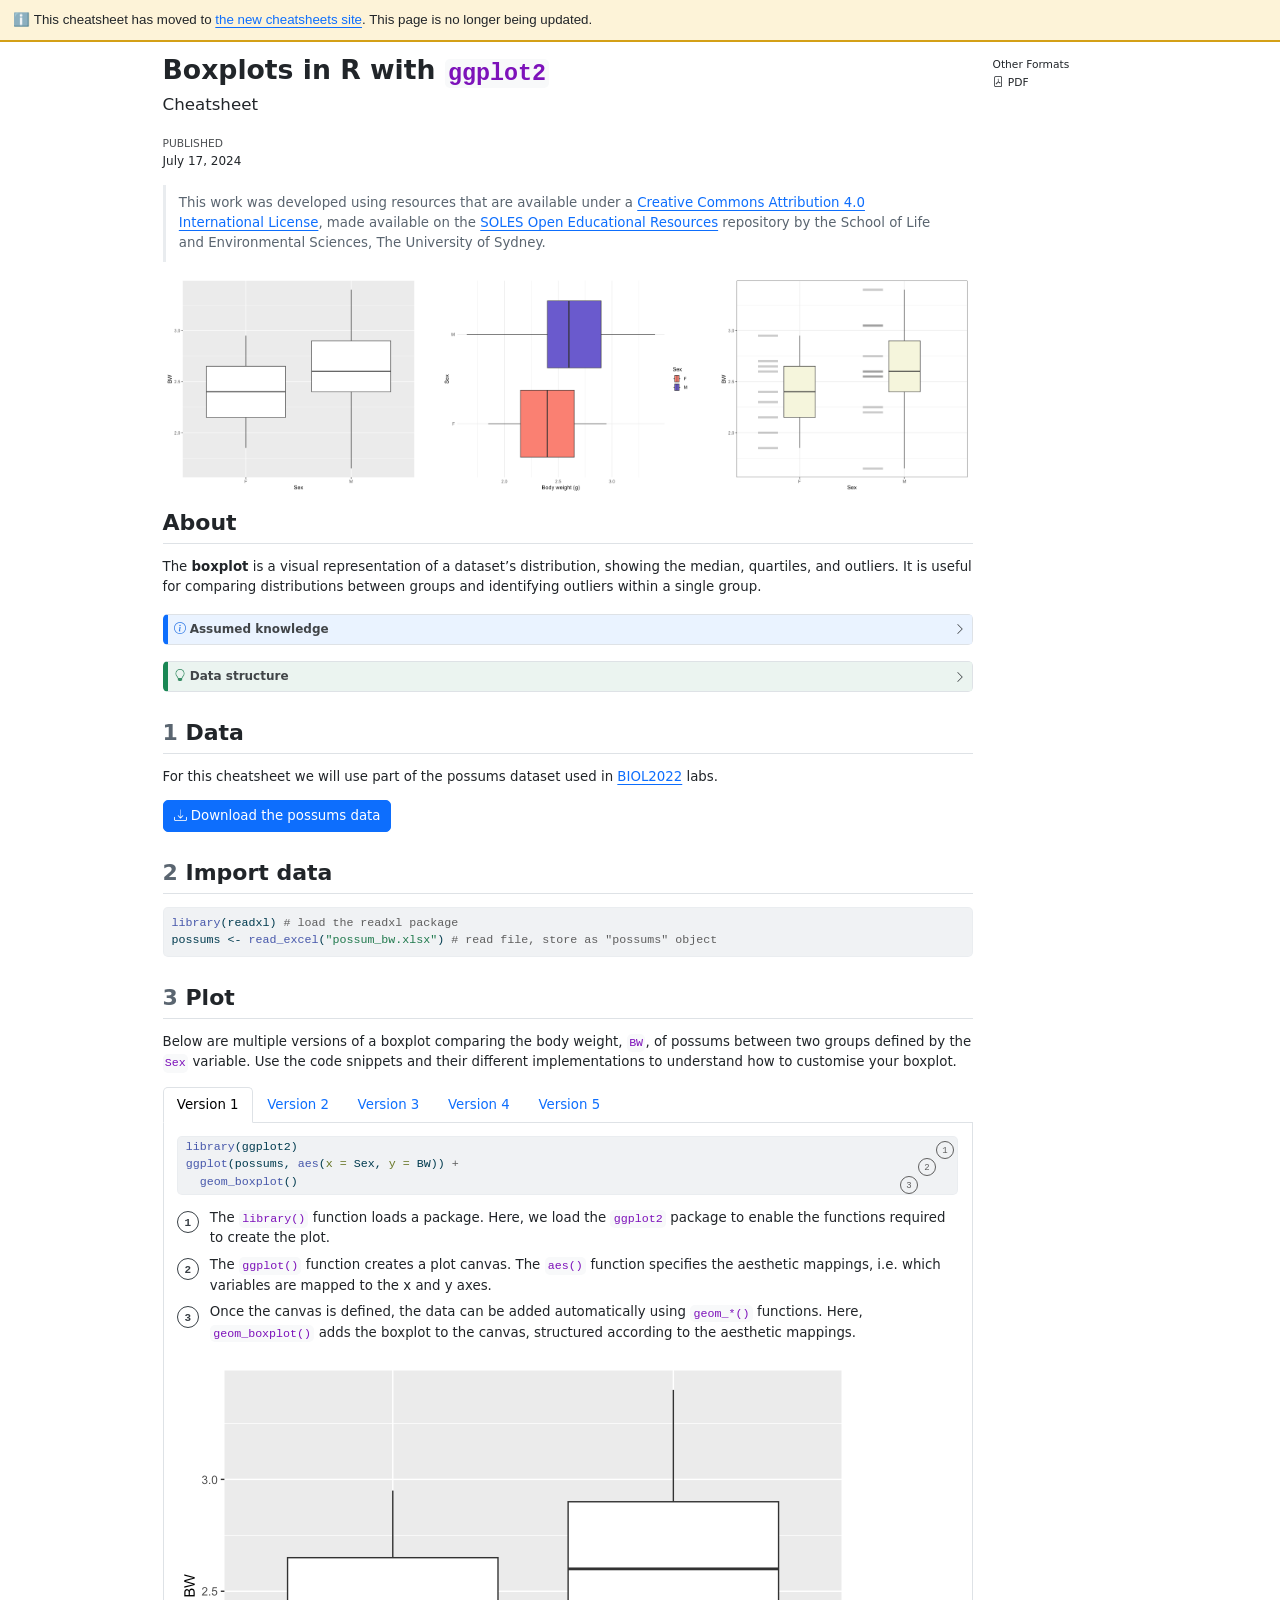
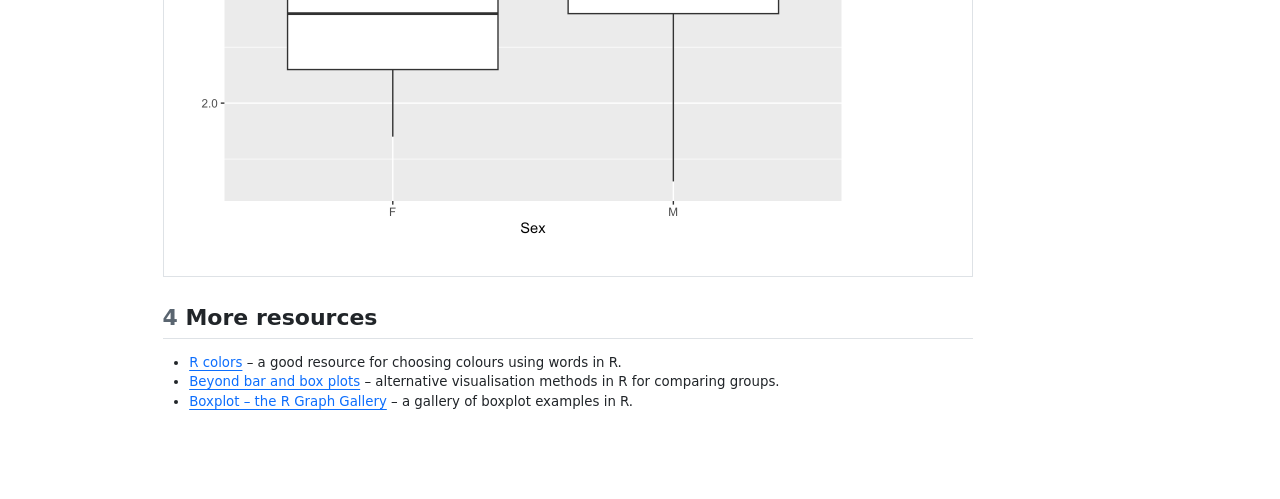
==== commit a1c47b36: "docs: add moved banner pointing to cheatsheets monorepo" ====
--- a/index.html
+++ b/index.html
@@ -76,6 +76,12 @@
 </head>
 
 <body>
+<div id="moved-banner" style="position:sticky;top:0;z-index:9999;background:#fdf3d8;border-bottom:2px solid #d4a017;padding:.75rem 1rem;font-family:sans-serif">
+  ℹ️ This cheatsheet has moved to
+  <a href="https://usyd-soles-edu.github.io/cheatsheets/r/boxplot/">the new cheatsheets site</a>.
+  This page is no longer being updated.
+</div>
+
 
 <div id="quarto-content" class="page-columns page-rows-contents page-layout-article">
 <div id="quarto-margin-sidebar" class="sidebar margin-sidebar">
